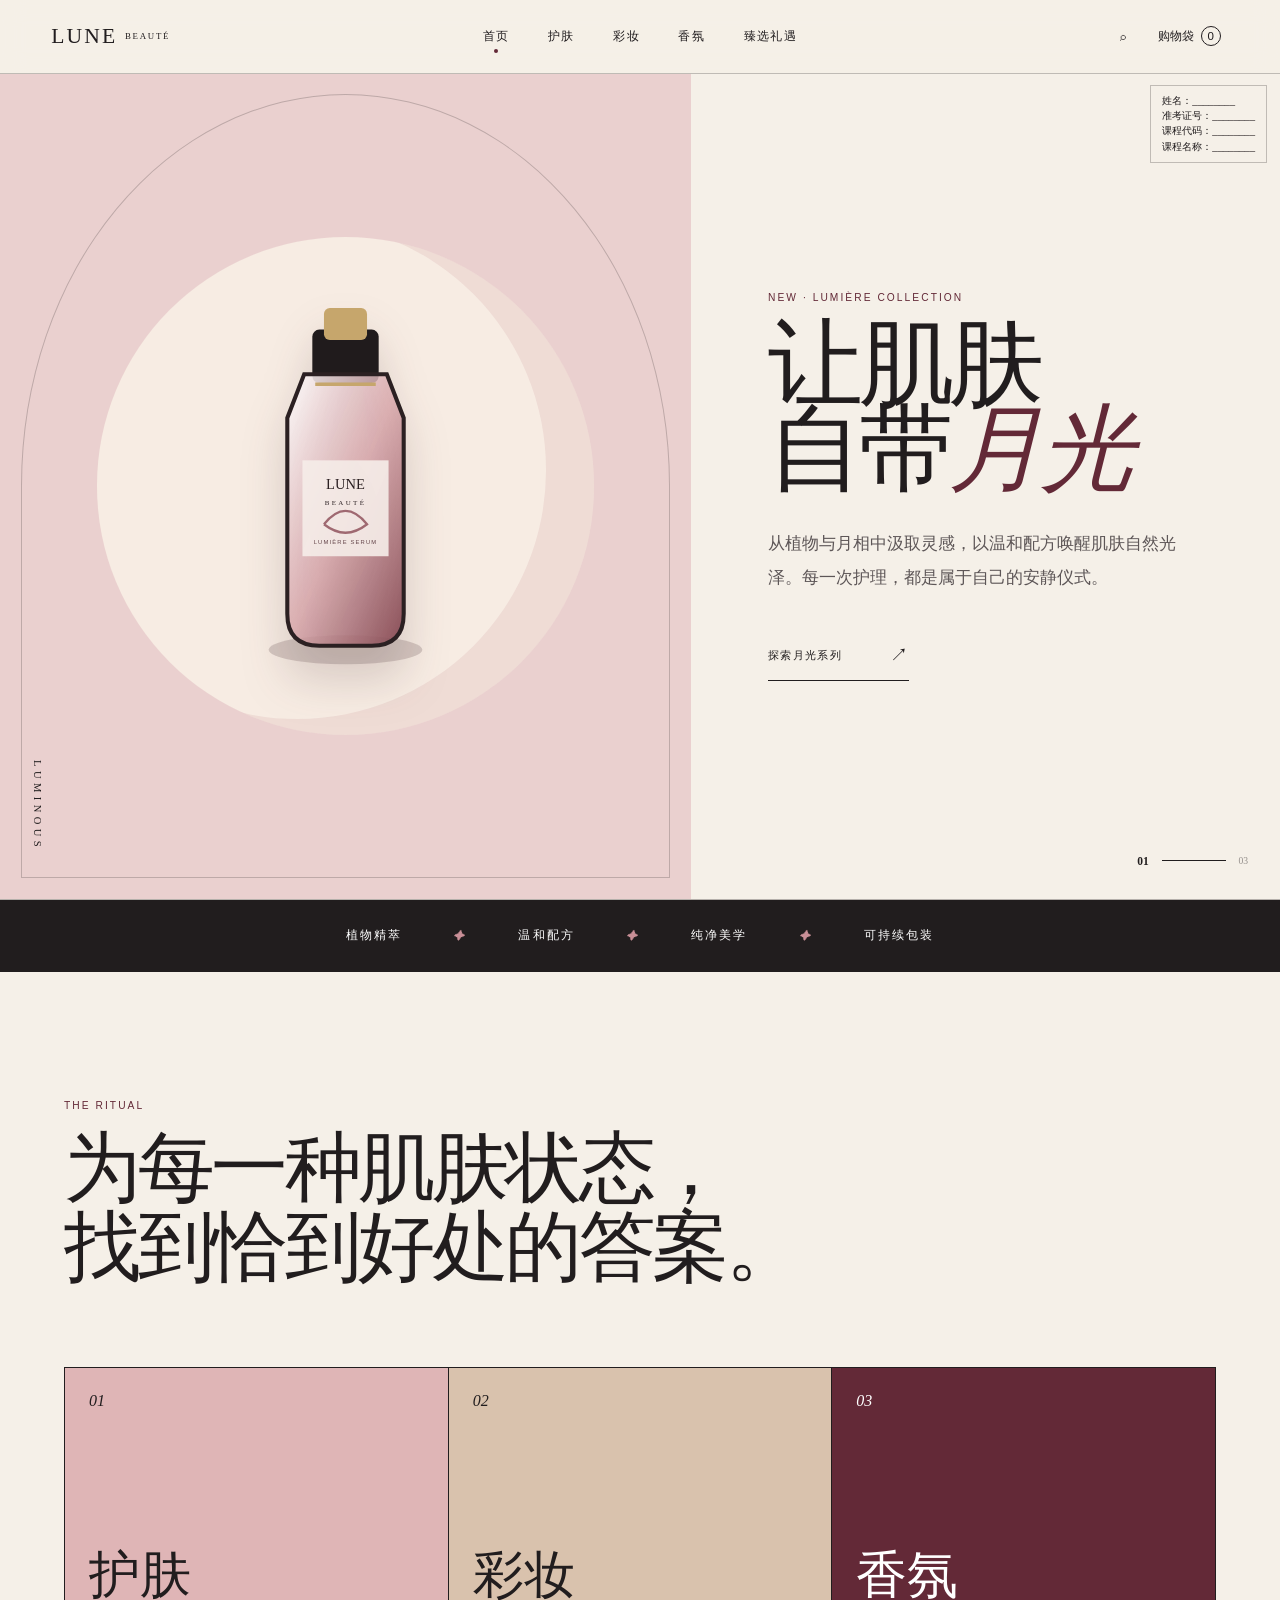
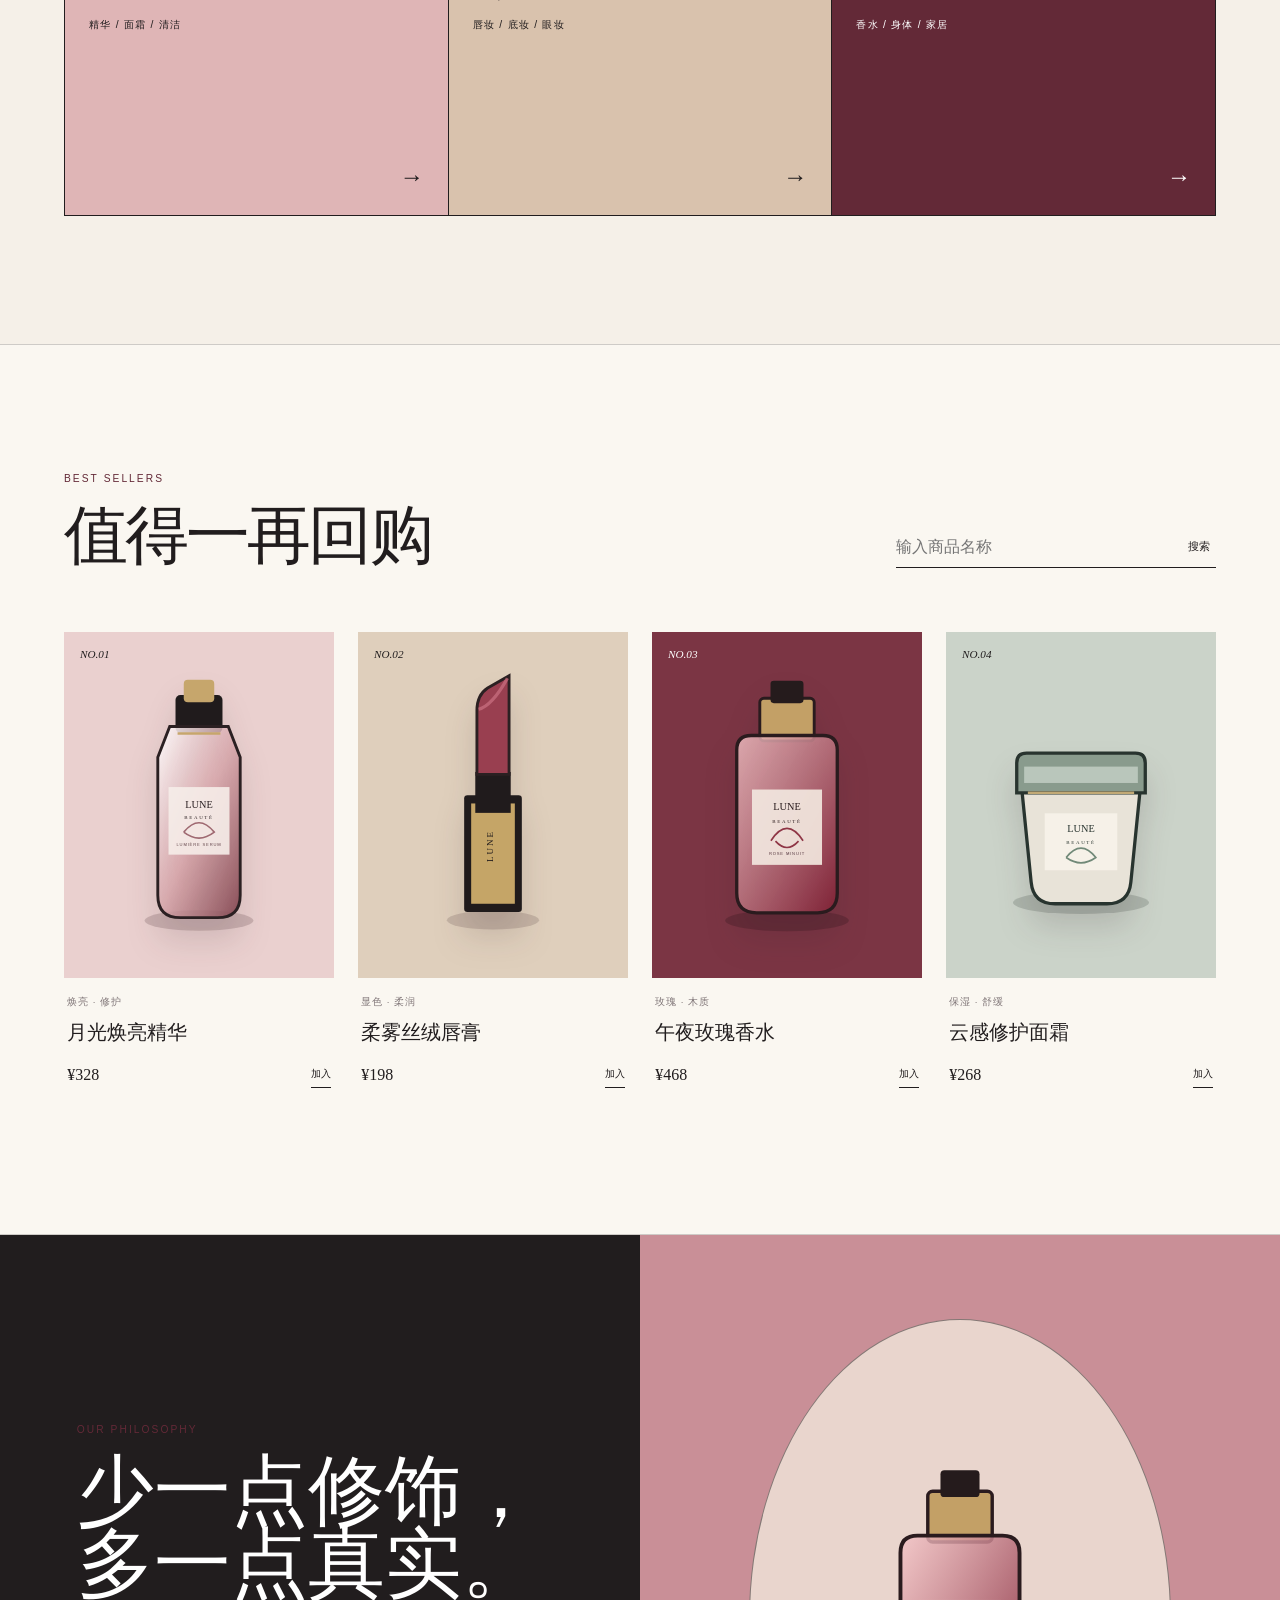
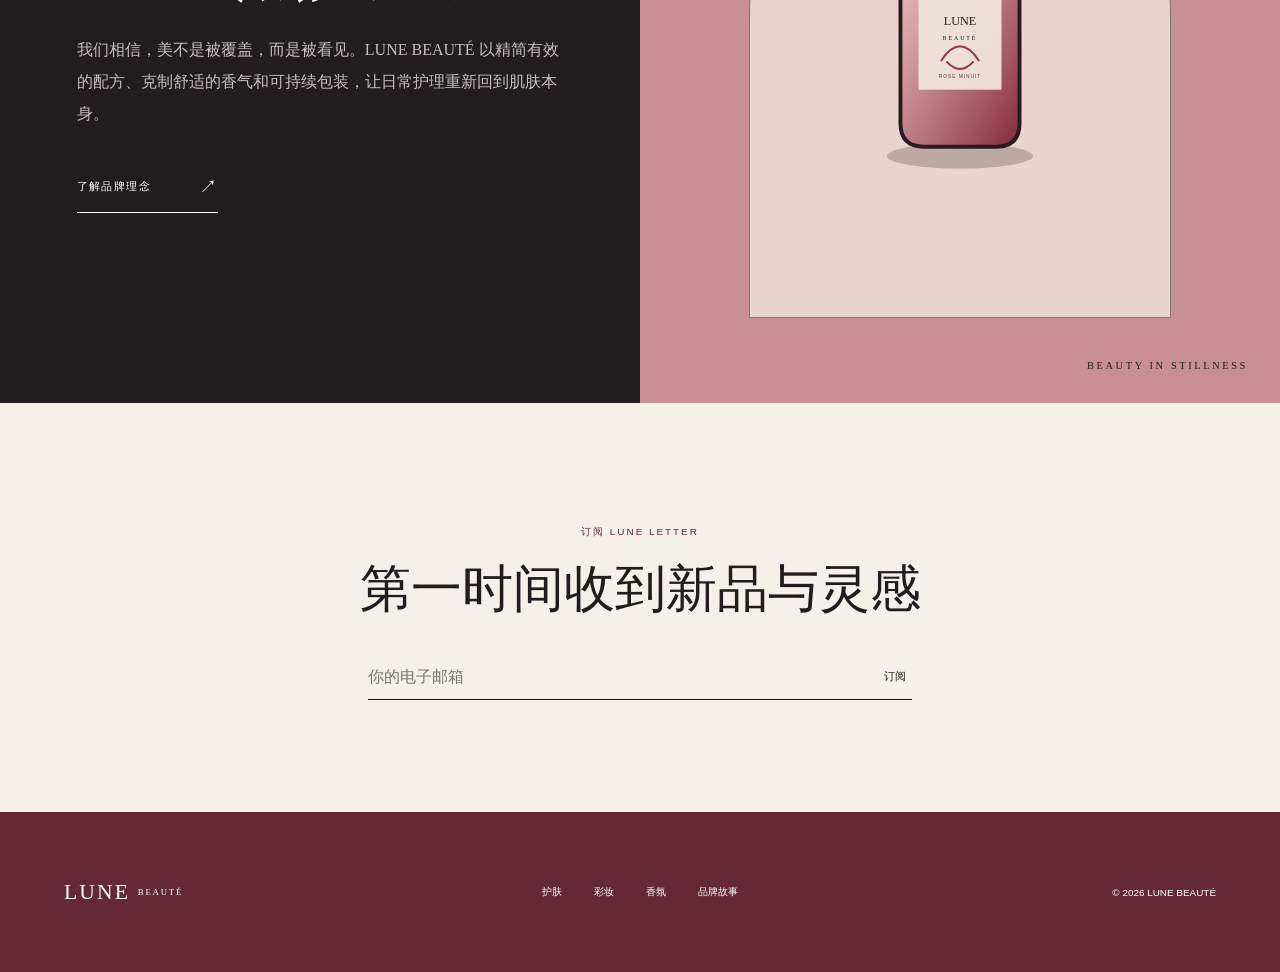
==== index.html @ d99774e4 "化妆" ====
<!doctype html>
<html lang="zh-CN">
  <head>
    <meta charset="UTF-8" />
    <meta name="viewport" content="width=device-width, initial-scale=1.0" />
    <meta name="description" content="LUNE BEAUTÉ 美妆商城首页" />
    <title>LUNE BEAUTÉ｜唤醒肌肤光泽</title>
    <link
      rel="icon"
      href="data:image/svg+xml,%3Csvg xmlns='http://www.w3.org/2000/svg' viewBox='0 0 64 64'%3E%3Crect width='64' height='64' fill='%23632937'/%3E%3Ctext x='32' y='42' text-anchor='middle' font-size='30' font-family='Georgia' fill='%23f5f0e8'%3EL%3C/text%3E%3C/svg%3E"
    />
    <link rel="stylesheet" href="css/style.css" />
    <script src="js/main.js" defer></script>
  </head>
  <body>
    <aside class="student-info" aria-label="作业信息">
      <span>姓名：________</span><span>准考证号：________</span
      ><span>课程代码：________</span><span>课程名称：________</span>
    </aside>

    <header class="site-header">
      <button class="menu-button" type="button" aria-label="打开菜单">
        <i></i><i></i>
      </button>
      <a class="logo" href="index.html">LUNE <em>BEAUTÉ</em></a>
      <nav class="main-nav" aria-label="主要导航">
        <a class="active" href="index.html">首页</a><a href="#skincare">护肤</a
        ><a href="#makeup">彩妆</a><a href="#fragrance">香氛</a
        ><a href="detail.html">臻选礼遇</a>
      </nav>
      <div class="header-actions">
        <button type="button" aria-label="搜索">⌕</button
        ><button class="bag-button" type="button" aria-label="购物袋">
          购物袋 <span class="bag-count">0</span>
        </button>
      </div>
    </header>

    <main>
      <section class="hero">
        <div class="hero-image">
          <div class="moon"></div>
          <img src="assets/images/serum.svg" alt="月光焕亮精华液" />
          <span class="vertical-word">LUMINOUS</span>
        </div>
        <div class="hero-copy">
          <p class="eyebrow">NEW · LUMIÈRE COLLECTION</p>
          <h1>让肌肤<br />自带<span>月光</span></h1>
          <p>
            从植物与月相中汲取灵感，以温和配方唤醒肌肤自然光泽。每一次护理，都是属于自己的安静仪式。
          </p>
          <a class="line-button" href="detail.html"
            >探索月光系列 <span>↗</span></a
          >
        </div>
        <div class="hero-index"><b>01</b><span></span><small>03</small></div>
      </section>

      <section class="promise-strip" aria-label="品牌特点">
        <span>植物精萃</span><i>✦</i><span>温和配方</span><i>✦</i
        ><span>纯净美学</span><i>✦</i><span>可持续包装</span>
      </section>

      <section id="skincare" class="category-section section-space">
        <div class="section-title">
          <p>THE RITUAL</p>
          <h2>为每一种肌肤状态，<br />找到恰到好处的答案。</h2>
        </div>
        <div class="category-grid">
          <a class="category-card rose" href="#products"
            ><span>01</span>
            <div>
              <h3>护肤</h3>
              <p>精华 / 面霜 / 清洁</p>
            </div>
            <b>→</b></a
          >
          <a id="makeup" class="category-card nude" href="#products"
            ><span>02</span>
            <div>
              <h3>彩妆</h3>
              <p>唇妆 / 底妆 / 眼妆</p>
            </div>
            <b>→</b></a
          >
          <a id="fragrance" class="category-card dark" href="#products"
            ><span>03</span>
            <div>
              <h3>香氛</h3>
              <p>香水 / 身体 / 家居</p>
            </div>
            <b>→</b></a
          >
        </div>
      </section>

      <section id="products" class="product-section section-space">
        <div class="product-top">
          <div class="section-title">
            <p>BEST SELLERS</p>
            <h2>值得一再回购</h2>
          </div>
          <form class="search-form" role="search">
            <label class="sr-only" for="beauty-search">搜索商品</label
            ><input
              id="beauty-search"
              type="search"
              placeholder="输入商品名称"
            /><button type="submit">搜索</button>
          </form>
        </div>
        <div class="product-grid">
          <article class="product-card" data-name="月光焕亮精华 精华液 护肤">
            <a class="product-visual blush" href="detail.html"
              ><span class="product-label">NO.01</span
              ><img src="assets/images/serum.svg" alt="月光焕亮精华液"
            /></a>
            <div class="product-info">
              <p>焕亮 · 修护</p>
              <h3><a href="detail.html">月光焕亮精华</a></h3>
              <div>
                <strong>¥328</strong
                ><button class="add-bag" type="button">加入</button>
              </div>
            </div>
          </article>
          <article class="product-card" data-name="柔雾丝绒唇膏 口红 彩妆">
            <a class="product-visual sand" href="detail.html"
              ><span class="product-label">NO.02</span
              ><img src="assets/images/lipstick.svg" alt="柔雾丝绒唇膏"
            /></a>
            <div class="product-info">
              <p>显色 · 柔润</p>
              <h3><a href="detail.html">柔雾丝绒唇膏</a></h3>
              <div>
                <strong>¥198</strong
                ><button class="add-bag" type="button">加入</button>
              </div>
            </div>
          </article>
          <article class="product-card" data-name="午夜玫瑰香水 香氛 玫瑰">
            <a class="product-visual wine" href="detail.html"
              ><span class="product-label light">NO.03</span
              ><img src="assets/images/perfume.svg" alt="午夜玫瑰香水"
            /></a>
            <div class="product-info">
              <p>玫瑰 · 木质</p>
              <h3><a href="detail.html">午夜玫瑰香水</a></h3>
              <div>
                <strong>¥468</strong
                ><button class="add-bag" type="button">加入</button>
              </div>
            </div>
          </article>
          <article class="product-card" data-name="云感修护面霜 护肤 保湿">
            <a class="product-visual sage" href="detail.html"
              ><span class="product-label">NO.04</span
              ><img src="assets/images/cream.svg" alt="云感修护面霜"
            /></a>
            <div class="product-info">
              <p>保湿 · 舒缓</p>
              <h3><a href="detail.html">云感修护面霜</a></h3>
              <div>
                <strong>¥268</strong
                ><button class="add-bag" type="button">加入</button>
              </div>
            </div>
          </article>
        </div>
        <p class="empty-state" hidden>暂时没有找到相关商品。</p>
      </section>

      <section class="story-section">
        <div class="story-copy">
          <p class="eyebrow">OUR PHILOSOPHY</p>
          <h2>少一点修饰，<br />多一点真实。</h2>
          <p>
            我们相信，美不是被覆盖，而是被看见。LUNE BEAUTÉ
            以精简有效的配方、克制舒适的香气和可持续包装，让日常护理重新回到肌肤本身。
          </p>
          <a class="line-button light" href="detail.html"
            >了解品牌理念 <span>↗</span></a
          >
        </div>
        <div class="story-art">
          <div class="arch">
            <img src="assets/images/perfume.svg" alt="品牌香氛产品" />
          </div>
          <span>BEAUTY IN STILLNESS</span>
        </div>
      </section>

      <section class="newsletter">
        <p>订阅 LUNE LETTER</p>
        <h2>第一时间收到新品与灵感</h2>
        <form>
          <label class="sr-only" for="email">电子邮箱</label
          ><input id="email" type="email" placeholder="你的电子邮箱" /><button
            type="submit"
          >
            订阅
          </button>
        </form>
      </section>
    </main>

    <footer class="site-footer">
      <a class="logo footer-logo" href="index.html">LUNE <em>BEAUTÉ</em></a>
      <nav>
        <a href="#skincare">护肤</a><a href="#makeup">彩妆</a
        ><a href="#fragrance">香氛</a><a href="detail.html">品牌故事</a>
      </nav>
      <p>© 2026 LUNE BEAUTÉ</p>
    </footer>
    <div class="toast" role="status" aria-live="polite">商品已加入购物袋</div>
  </body>
</html>
---- css/style.css ----
:root {
  --ink: #211d1e;
  --cream: #f5f0e8;
  --rose: #c98f97;
  --blush: #ead0cf;
  --wine: #632937;
  --sage: #9aa99a;
  --gold: #b69a62;
  --serif: Didot, "Bodoni MT", Georgia, "Songti SC", serif;
  --sans: "Gill Sans", "Microsoft YaHei", sans-serif;
}

* {
  box-sizing: border-box;
}
html {
  scroll-behavior: smooth;
}
body {
  margin: 0;
  color: var(--ink);
  background: var(--cream);
  font-family: var(--sans);
}
img {
  display: block;
  max-width: 100%;
}
a {
  color: inherit;
  text-decoration: none;
}
button,
input {
  color: inherit;
  font: inherit;
}
.sr-only {
  position: absolute;
  width: 1px;
  height: 1px;
  padding: 0;
  margin: -1px;
  overflow: hidden;
  clip: rect(0, 0, 0, 0);
  white-space: nowrap;
  border: 0;
}
.student-info {
  position: fixed;
  z-index: 100;
  top: 5.3rem;
  right: 0.8rem;
  display: grid;
  gap: 0.15rem;
  padding: 0.55rem 0.7rem;
  border: 1px solid rgba(33, 29, 30, 0.25);
  background: rgba(245, 240, 232, 0.94);
  font-size: 0.6rem;
  line-height: 1.35;
}
.site-header {
  position: sticky;
  z-index: 50;
  top: 0;
  height: 4.6rem;
  padding: 0 max(4vw, 1.2rem);
  display: grid;
  grid-template-columns: 1fr auto 1fr;
  align-items: center;
  gap: 2rem;
  color: var(--ink);
  background: rgba(245, 240, 232, 0.96);
  border-bottom: 1px solid rgba(33, 29, 30, 0.25);
  backdrop-filter: blur(12px);
}
.menu-button {
  display: none;
  width: 2rem;
  padding: 0;
  border: 0;
  background: transparent;
}
.menu-button i {
  display: block;
  width: 1.6rem;
  height: 1px;
  margin: 0.35rem 0;
  background: var(--ink);
}
.logo {
  justify-self: start;
  font: 500 1.35rem var(--serif);
  letter-spacing: 0.1em;
}
.logo em {
  font-size: 0.55rem;
  font-style: normal;
  letter-spacing: 0.2em;
  vertical-align: 0.25rem;
}
.main-nav {
  display: flex;
  gap: clamp(1.2rem, 3vw, 3.2rem);
  font-size: 0.72rem;
  letter-spacing: 0.12em;
}
.main-nav a {
  position: relative;
  padding: 1.8rem 0;
}
.main-nav a::after {
  content: "";
  position: absolute;
  left: 50%;
  bottom: 1.2rem;
  width: 4px;
  height: 4px;
  border-radius: 50%;
  background: var(--wine);
  opacity: 0;
  transform: translateX(-50%);
}
.main-nav a:hover::after,
.main-nav a.active::after {
  opacity: 1;
}
.header-actions {
  justify-self: end;
  display: flex;
  align-items: center;
  gap: 1rem;
}
.header-actions button {
  padding: 0.5rem;
  border: 0;
  background: transparent;
  font-size: 0.72rem;
  cursor: pointer;
}
.bag-count {
  display: inline-grid;
  place-items: center;
  min-width: 1.25rem;
  height: 1.25rem;
  margin-left: 0.25rem;
  border: 1px solid;
  border-radius: 50%;
}
.section-space {
  padding: 8rem max(5vw, 2rem);
}
.eyebrow,
.section-title > p {
  margin: 0 0 1.2rem;
  color: var(--wine);
  font-size: 0.64rem;
  letter-spacing: 0.2em;
}

.hero {
  position: relative;
  min-height: calc(100vh - 4.6rem);
  display: grid;
  grid-template-columns: 1.08fr 0.92fr;
  border-bottom: 1px solid rgba(33, 29, 30, 0.3);
}
.hero-image {
  position: relative;
  display: grid;
  place-items: center;
  min-height: 42rem;
  background: var(--blush);
  overflow: hidden;
}
.hero-image::after {
  content: "";
  position: absolute;
  inset: 1.3rem;
  border: 1px solid rgba(33, 29, 30, 0.22);
  border-radius: 52% 52% 0 0;
}
.hero-image img {
  position: relative;
  z-index: 2;
  width: min(42%, 22rem);
  height: 70%;
  object-fit: contain;
  filter: drop-shadow(0 28px 22px rgba(64, 34, 39, 0.2));
}
.moon {
  position: absolute;
  width: min(72%, 37rem);
  aspect-ratio: 1;
  border-radius: 50%;
  background: #f7ece3;
  box-shadow: inset -3rem -1rem 0 rgba(201, 143, 151, 0.18);
}
.vertical-word {
  position: absolute;
  z-index: 3;
  left: 2rem;
  bottom: 3rem;
  font: 500 0.66rem var(--serif);
  letter-spacing: 0.42em;
  writing-mode: vertical-rl;
}
.hero-copy {
  padding: 7rem max(6vw, 3rem);
  display: flex;
  flex-direction: column;
  justify-content: center;
}
.hero h1 {
  margin: 0;
  font: 400 clamp(4.4rem, 7.4vw, 8.5rem) / 0.9 var(--serif);
  letter-spacing: -0.045em;
}
.hero h1 span {
  color: var(--wine);
  font-style: italic;
}
.hero-copy > p:not(.eyebrow) {
  max-width: 35rem;
  margin: 2.2rem 0;
  color: #5d5657;
  font-family: var(--serif);
  font-size: 1.06rem;
  line-height: 2;
}
.line-button {
  width: fit-content;
  display: inline-flex;
  align-items: center;
  justify-content: space-between;
  gap: 3rem;
  padding: 0.8rem 0;
  border-bottom: 1px solid;
  font-size: 0.7rem;
  letter-spacing: 0.12em;
}
.line-button span {
  font-size: 1.1rem;
}
.hero-index {
  position: absolute;
  right: 2rem;
  bottom: 2rem;
  display: flex;
  align-items: center;
  gap: 0.8rem;
  font: 400 0.72rem var(--serif);
}
.hero-index span {
  width: 4rem;
  height: 1px;
  background: var(--ink);
}
.hero-index small {
  opacity: 0.45;
}
.promise-strip {
  min-height: 4.5rem;
  padding: 1rem max(5vw, 2rem);
  display: flex;
  justify-content: center;
  align-items: center;
  gap: clamp(1rem, 4vw, 4.5rem);
  color: white;
  background: var(--ink);
  font: 400 0.72rem var(--serif);
  letter-spacing: 0.18em;
}
.promise-strip i {
  color: var(--rose);
}

.section-title h2 {
  margin: 0;
  font: 400 clamp(3.3rem, 6vw, 7rem) / 1.02 var(--serif);
  letter-spacing: -0.045em;
}
.category-grid {
  display: grid;
  grid-template-columns: repeat(3, 1fr);
  margin-top: 5rem;
  border-top: 1px solid var(--ink);
  border-left: 1px solid var(--ink);
}
.category-card {
  min-height: 28rem;
  padding: 1.5rem;
  display: flex;
  flex-direction: column;
  justify-content: space-between;
  border-right: 1px solid var(--ink);
  border-bottom: 1px solid var(--ink);
  transition: transform 0.35s;
}
.category-card:hover {
  transform: translateY(-0.8rem);
}
.category-card > span {
  font: italic 1rem var(--serif);
}
.category-card h3 {
  margin: 0;
  font: 400 clamp(2.6rem, 4vw, 5rem) var(--serif);
}
.category-card p {
  margin: 0.5rem 0 0;
  font-size: 0.65rem;
  letter-spacing: 0.12em;
}
.category-card b {
  align-self: end;
  font-size: 1.5rem;
  font-weight: 400;
}
.category-card.rose {
  background: #dfb5b6;
}
.category-card.nude {
  background: #d9c2ad;
}
.category-card.dark {
  color: white;
  background: var(--wine);
}

.product-section {
  background: #faf7f1;
  border-top: 1px solid rgba(33, 29, 30, 0.2);
  border-bottom: 1px solid rgba(33, 29, 30, 0.2);
}
.product-top {
  display: flex;
  align-items: end;
  justify-content: space-between;
  gap: 3rem;
  margin-bottom: 4rem;
}
.product-top .section-title h2 {
  font-size: clamp(3rem, 5vw, 5.8rem);
}
.search-form {
  display: flex;
  min-width: 20rem;
  border-bottom: 1px solid var(--ink);
}
.search-form input {
  min-width: 0;
  flex: 1;
  padding: 0.7rem 0;
  border: 0;
  outline: 0;
  background: transparent;
  font-family: var(--serif);
}
.search-form button {
  border: 0;
  background: transparent;
  font-size: 0.68rem;
  cursor: pointer;
}
.product-grid {
  display: grid;
  grid-template-columns: repeat(4, 1fr);
  gap: 1.5rem;
}
.product-card[hidden] {
  display: none;
}
.product-card {
  min-width: 0;
}
.product-visual {
  position: relative;
  display: grid;
  place-items: center;
  aspect-ratio: 0.78;
  overflow: hidden;
}
.product-visual img {
  width: 76%;
  height: 84%;
  object-fit: contain;
  transition: transform 0.5s;
  filter: drop-shadow(0 20px 15px rgba(44, 29, 33, 0.15));
}
.product-visual:hover img {
  transform: translateY(-0.6rem) scale(1.03);
}
.product-visual.blush {
  background: #ead0cf;
}
.product-visual.sand {
  background: #dfcfbc;
}
.product-visual.wine {
  background: #7b3544;
}
.product-visual.sage {
  background: #cbd3c9;
}
.product-label {
  position: absolute;
  top: 1rem;
  left: 1rem;
  font: italic 0.7rem var(--serif);
}
.product-label.light {
  color: white;
}
.product-info {
  padding: 1.1rem 0.2rem;
}
.product-info > p {
  margin: 0 0 0.55rem;
  color: #817779;
  font-size: 0.61rem;
  letter-spacing: 0.1em;
}
.product-info h3 {
  margin: 0;
  font: 400 1.28rem var(--serif);
}
.product-info > div {
  display: flex;
  align-items: center;
  justify-content: space-between;
  margin-top: 1rem;
}
.product-info strong {
  font: 400 1rem var(--serif);
}
.product-info button {
  padding: 0.35rem 0;
  border: 0;
  border-bottom: 1px solid;
  background: transparent;
  font-size: 0.65rem;
  cursor: pointer;
}
.empty-state {
  padding: 3rem;
  text-align: center;
  border: 1px solid;
  font-family: var(--serif);
}

.story-section {
  display: grid;
  grid-template-columns: 1fr 1fr;
  min-height: 48rem;
  color: white;
  background: var(--ink);
}
.story-copy {
  padding: 8rem max(6vw, 3rem);
  display: flex;
  flex-direction: column;
  justify-content: center;
}
.story-copy h2 {
  margin: 0;
  font: 400 clamp(3.5rem, 6vw, 7rem) / 0.96 var(--serif);
}
.story-copy > p:not(.eyebrow) {
  max-width: 35rem;
  margin: 2rem 0;
  color: #c7bfc0;
  font-family: var(--serif);
  font-size: 1rem;
  line-height: 2;
}
.line-button.light {
  color: white;
}
.story-art {
  position: relative;
  display: grid;
  place-items: center;
  background: var(--rose);
  overflow: hidden;
}
.arch {
  width: 66%;
  height: 78%;
  display: grid;
  place-items: center;
  border: 1px solid rgba(33, 29, 30, 0.5);
  border-radius: 50% 50% 0 0;
  background: #e9d5cd;
}
.arch img {
  width: 58%;
  height: 76%;
  object-fit: contain;
}
.story-art > span {
  position: absolute;
  bottom: 2rem;
  right: 2rem;
  color: var(--ink);
  font: 0.65rem var(--serif);
  letter-spacing: 0.25em;
}
.newsletter {
  padding: 7rem max(5vw, 2rem);
  text-align: center;
}
.newsletter > p {
  color: var(--wine);
  font-size: 0.62rem;
  letter-spacing: 0.2em;
}
.newsletter h2 {
  margin: 1rem 0 2rem;
  font: 400 clamp(2.5rem, 4vw, 4.5rem) var(--serif);
}
.newsletter form {
  max-width: 34rem;
  margin: auto;
  display: flex;
  border-bottom: 1px solid;
}
.newsletter input {
  flex: 1;
  padding: 0.8rem 0;
  border: 0;
  outline: 0;
  background: transparent;
  font-family: var(--serif);
}
.newsletter button {
  border: 0;
  background: transparent;
  font-size: 0.68rem;
  cursor: pointer;
}
.site-footer {
  min-height: 10rem;
  padding: 2rem max(5vw, 2rem);
  display: grid;
  grid-template-columns: 1fr auto 1fr;
  align-items: center;
  gap: 2rem;
  color: white;
  background: var(--wine);
}
.site-footer nav {
  display: flex;
  gap: 2rem;
  font-size: 0.65rem;
}
.site-footer p {
  justify-self: end;
  font-size: 0.62rem;
}
.footer-logo {
  color: white;
}
.toast {
  position: fixed;
  z-index: 200;
  left: 50%;
  bottom: 2rem;
  padding: 0.8rem 1.3rem;
  color: white;
  background: var(--wine);
  font-size: 0.68rem;
  letter-spacing: 0.1em;
  transform: translate(-50%, 150%);
  opacity: 0;
  pointer-events: none;
  transition: transform 0.3s;
}
.toast.show {
  transform: translate(-50%, 0);
  opacity: 1;
}

.detail-page {
  padding: 2.5rem max(5vw, 2rem) 8rem;
}
.breadcrumb {
  display: flex;
  gap: 0.6rem;
  margin-bottom: 2.5rem;
  color: #756c6e;
  font-size: 0.65rem;
}
.breadcrumb b {
  color: var(--ink);
  font-weight: 400;
}
.detail-layout {
  display: grid;
  grid-template-columns: 1.08fr 0.92fr;
  gap: clamp(3rem, 8vw, 8rem);
}
.detail-visual {
  position: sticky;
  top: 7rem;
  align-self: start;
  min-height: 46rem;
  display: grid;
  place-items: center;
  background: var(--blush);
  overflow: hidden;
}
.detail-moon {
  position: absolute;
  width: 70%;
  aspect-ratio: 1;
  border-radius: 50%;
  background: #f5e9df;
}
.detail-visual img {
  position: relative;
  z-index: 2;
  width: 40%;
  max-height: 38rem;
  filter: drop-shadow(0 30px 20px rgba(62, 37, 41, 0.2));
}
.detail-number {
  position: absolute;
  z-index: 3;
  top: 1.5rem;
  left: 1.5rem;
  font: italic 0.72rem var(--serif);
}
.detail-visual > p {
  position: absolute;
  right: 1.5rem;
  bottom: 1.5rem;
  margin: 0;
  font: 0.7rem/1.5 var(--serif);
  letter-spacing: 0.25em;
  text-align: right;
}
.detail-content {
  padding-top: 2rem;
}
.detail-content h1 {
  margin: 0;
  font: 400 clamp(4rem, 7vw, 7.5rem) / 0.9 var(--serif);
  letter-spacing: -0.045em;
}
.english-name {
  margin: 1rem 0 2rem;
  color: #887c7e;
  font: italic 1rem var(--serif);
}
.review {
  display: flex;
  align-items: center;
  gap: 0.8rem;
  padding: 1rem 0;
  border-top: 1px solid rgba(33, 29, 30, 0.3);
  border-bottom: 1px solid rgba(33, 29, 30, 0.3);
}
.review span {
  color: var(--wine);
  letter-spacing: 0.1em;
}
.review small {
  color: #7e7476;
}
.detail-summary {
  margin: 2rem 0;
  font-family: var(--serif);
  font-size: 1.03rem;
  line-height: 2;
}
.detail-price {
  display: flex;
  align-items: end;
  gap: 1rem;
  margin-bottom: 2rem;
}
.detail-price strong {
  font: 400 2rem var(--serif);
}
.detail-price span {
  color: #817779;
  font-size: 0.7rem;
}
.size-options > p {
  margin: 0 0 0.7rem;
  font-size: 0.68rem;
}
.size-options button {
  padding: 0.65rem 0.9rem;
  margin: 0 0.45rem 0.45rem 0;
  border: 1px solid #bdb4b2;
  background: transparent;
  font-size: 0.68rem;
  cursor: pointer;
}
.size-options button.selected {
  color: white;
  background: var(--ink);
  border-color: var(--ink);
}
.purchase {
  display: grid;
  grid-template-columns: 8rem 1fr;
  gap: 0.8rem;
  margin: 2rem 0;
}
.quantity {
  display: grid;
  grid-template-columns: 1fr 2rem 1fr;
  border: 1px solid;
}
.quantity button,
.quantity input {
  min-width: 0;
  border: 0;
  text-align: center;
  background: transparent;
}
.quantity input {
  width: 100%;
  appearance: textfield;
}
.purchase-button {
  min-height: 3.5rem;
  border: 1px solid var(--ink);
  color: white;
  background: var(--wine);
  letter-spacing: 0.12em;
  cursor: pointer;
}
.accordions details {
  border-top: 1px solid rgba(33, 29, 30, 0.35);
}
.accordions details:last-child {
  border-bottom: 1px solid rgba(33, 29, 30, 0.35);
}
.accordions summary {
  padding: 1.2rem 0;
  display: flex;
  justify-content: space-between;
  cursor: pointer;
  font-size: 0.75rem;
  list-style: none;
}
.accordions details p {
  margin: 0 0 1.4rem;
  color: #665e60;
  font-family: var(--serif);
  line-height: 1.8;
}
.ingredient-section {
  margin-top: 8rem;
  padding: 6rem;
  color: white;
  background: var(--wine);
}
.ingredient-section h2 {
  margin: 0;
  font: 400 clamp(3.5rem, 6vw, 7rem) var(--serif);
}
.ingredient-section .eyebrow {
  color: #e0b9bd;
}
.ingredient-grid {
  display: grid;
  grid-template-columns: repeat(3, 1fr);
  margin-top: 4rem;
  border-top: 1px solid rgba(255, 255, 255, 0.4);
}
.ingredient-grid article {
  min-height: 15rem;
  padding: 1.5rem;
  border-right: 1px solid rgba(255, 255, 255, 0.4);
}
.ingredient-grid article:last-child {
  border: 0;
}
.ingredient-grid span {
  font: italic 0.8rem var(--serif);
}
.ingredient-grid h3 {
  margin: 3rem 0 1rem;
  font: 400 1.8rem var(--serif);
}
.ingredient-grid p {
  color: #ddc7ca;
  font-family: var(--serif);
  line-height: 1.8;
}

@media (max-width: 950px) {
  .site-header {
    grid-template-columns: auto 1fr auto;
  }
  .menu-button {
    display: block;
  }
  .logo {
    justify-self: center;
  }
  .main-nav {
    display: none;
  }
  .hero,
  .detail-layout,
  .story-section {
    grid-template-columns: 1fr;
  }
  .hero-copy {
    padding: 6rem 2rem;
  }
  .hero-image {
    min-height: 40rem;
  }
  .product-grid {
    grid-template-columns: repeat(2, 1fr);
  }
  .detail-visual {
    position: relative;
    top: 0;
    min-height: 40rem;
  }
  .ingredient-section {
    padding: 5rem 2rem;
  }
}

@media (max-width: 600px) {
  .student-info {
    position: absolute;
    top: 5rem;
    font-size: 0.53rem;
  }
  .section-space {
    padding: 6rem 1.2rem;
  }
  .header-actions > button:first-child {
    display: none;
  }
  .bag-button {
    font-size: 0 !important;
  }
  .bag-count {
    font-size: 0.7rem;
  }
  .hero-image {
    min-height: 34rem;
    padding-top: 5rem;
  }
  .hero-image img {
    width: 50%;
  }
  .hero h1 {
    font-size: 4rem;
  }
  .promise-strip {
    flex-wrap: wrap;
    gap: 0.8rem 1.4rem;
  }
  .category-grid,
  .product-grid {
    grid-template-columns: 1fr;
  }
  .category-card {
    min-height: 19rem;
  }
  .product-top {
    display: block;
  }
  .search-form {
    min-width: 0;
    margin-top: 2rem;
  }
  .story-art {
    min-height: 38rem;
  }
  .site-footer {
    grid-template-columns: 1fr;
  }
  .site-footer nav {
    flex-wrap: wrap;
  }
  .site-footer p {
    justify-self: start;
  }
  .detail-page {
    padding: 7rem 1.2rem 4rem;
  }
  .detail-content h1 {
    font-size: 4rem;
  }
  .purchase {
    grid-template-columns: 1fr;
  }
  .ingredient-section {
    padding: 4rem 1.2rem;
  }
  .ingredient-grid {
    grid-template-columns: 1fr;
  }
  .ingredient-grid article {
    border-right: 0;
    border-bottom: 1px solid rgba(255, 255, 255, 0.4);
  }
}
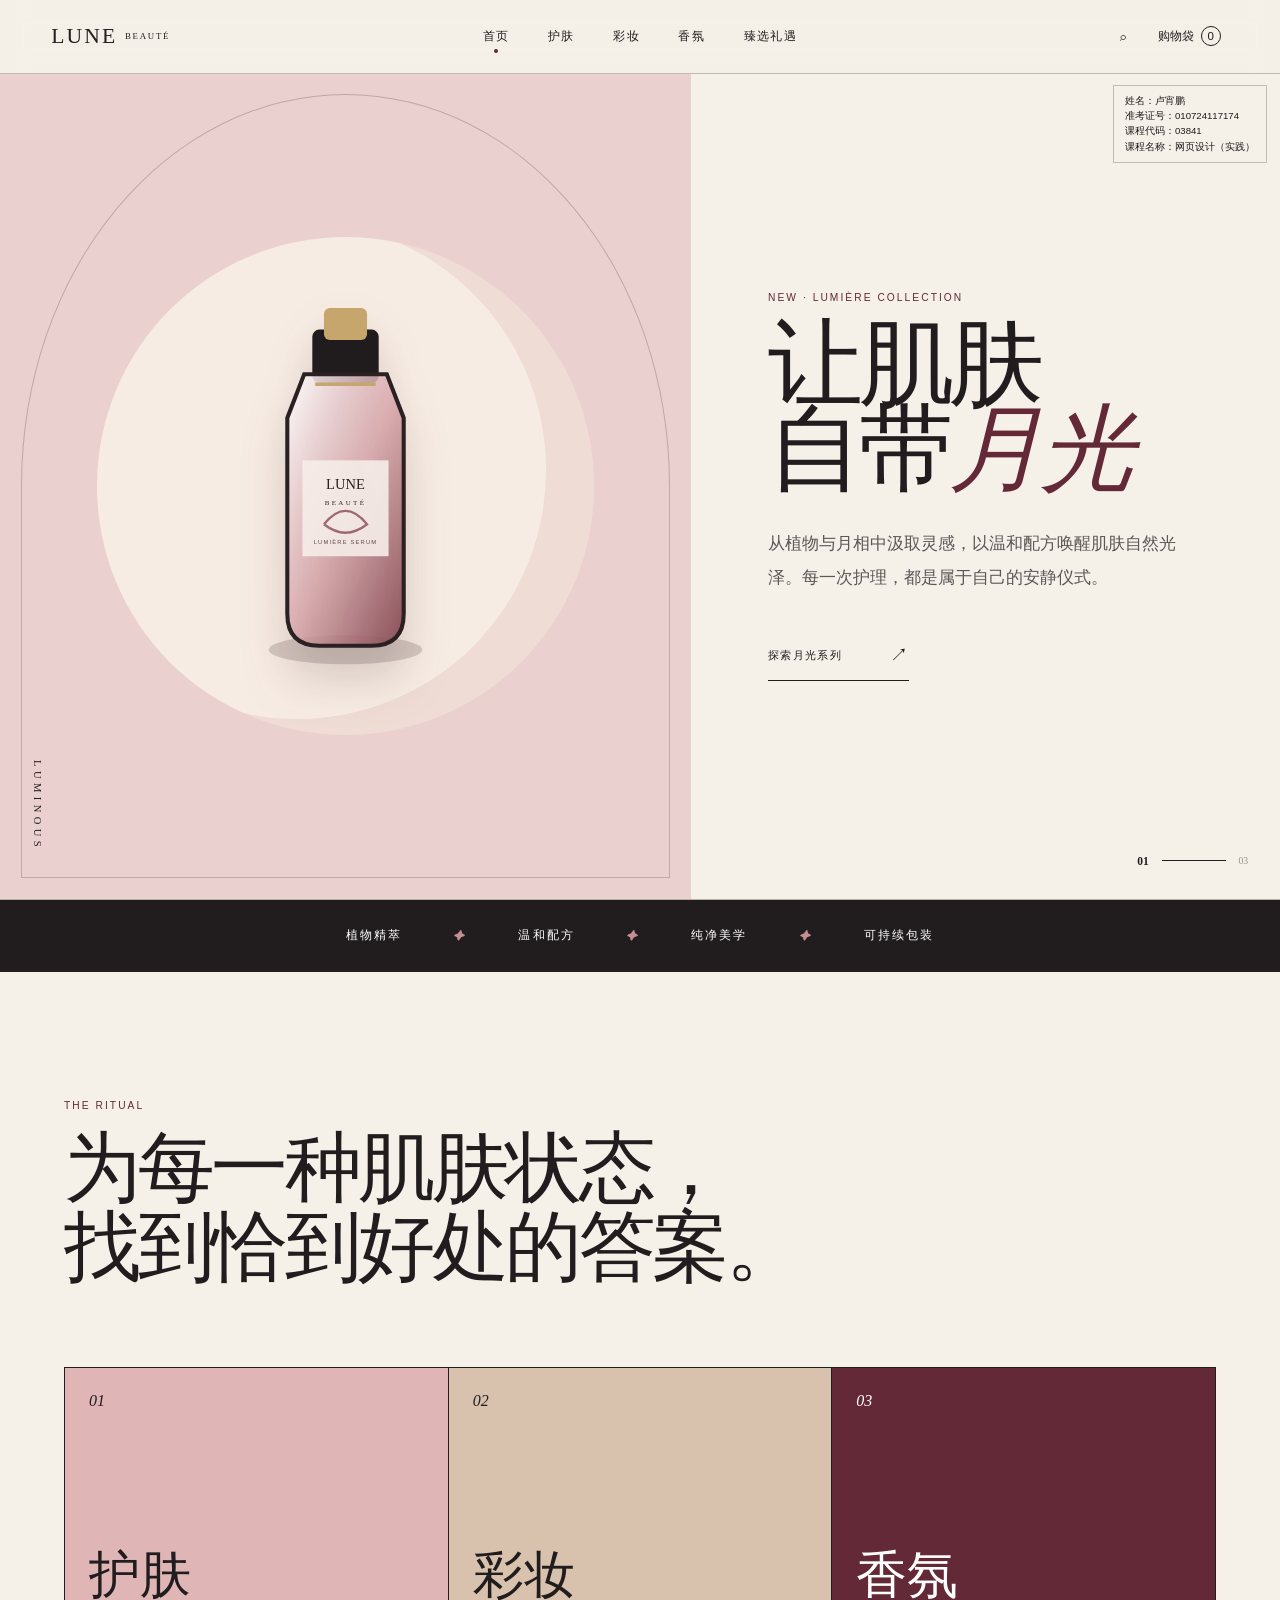
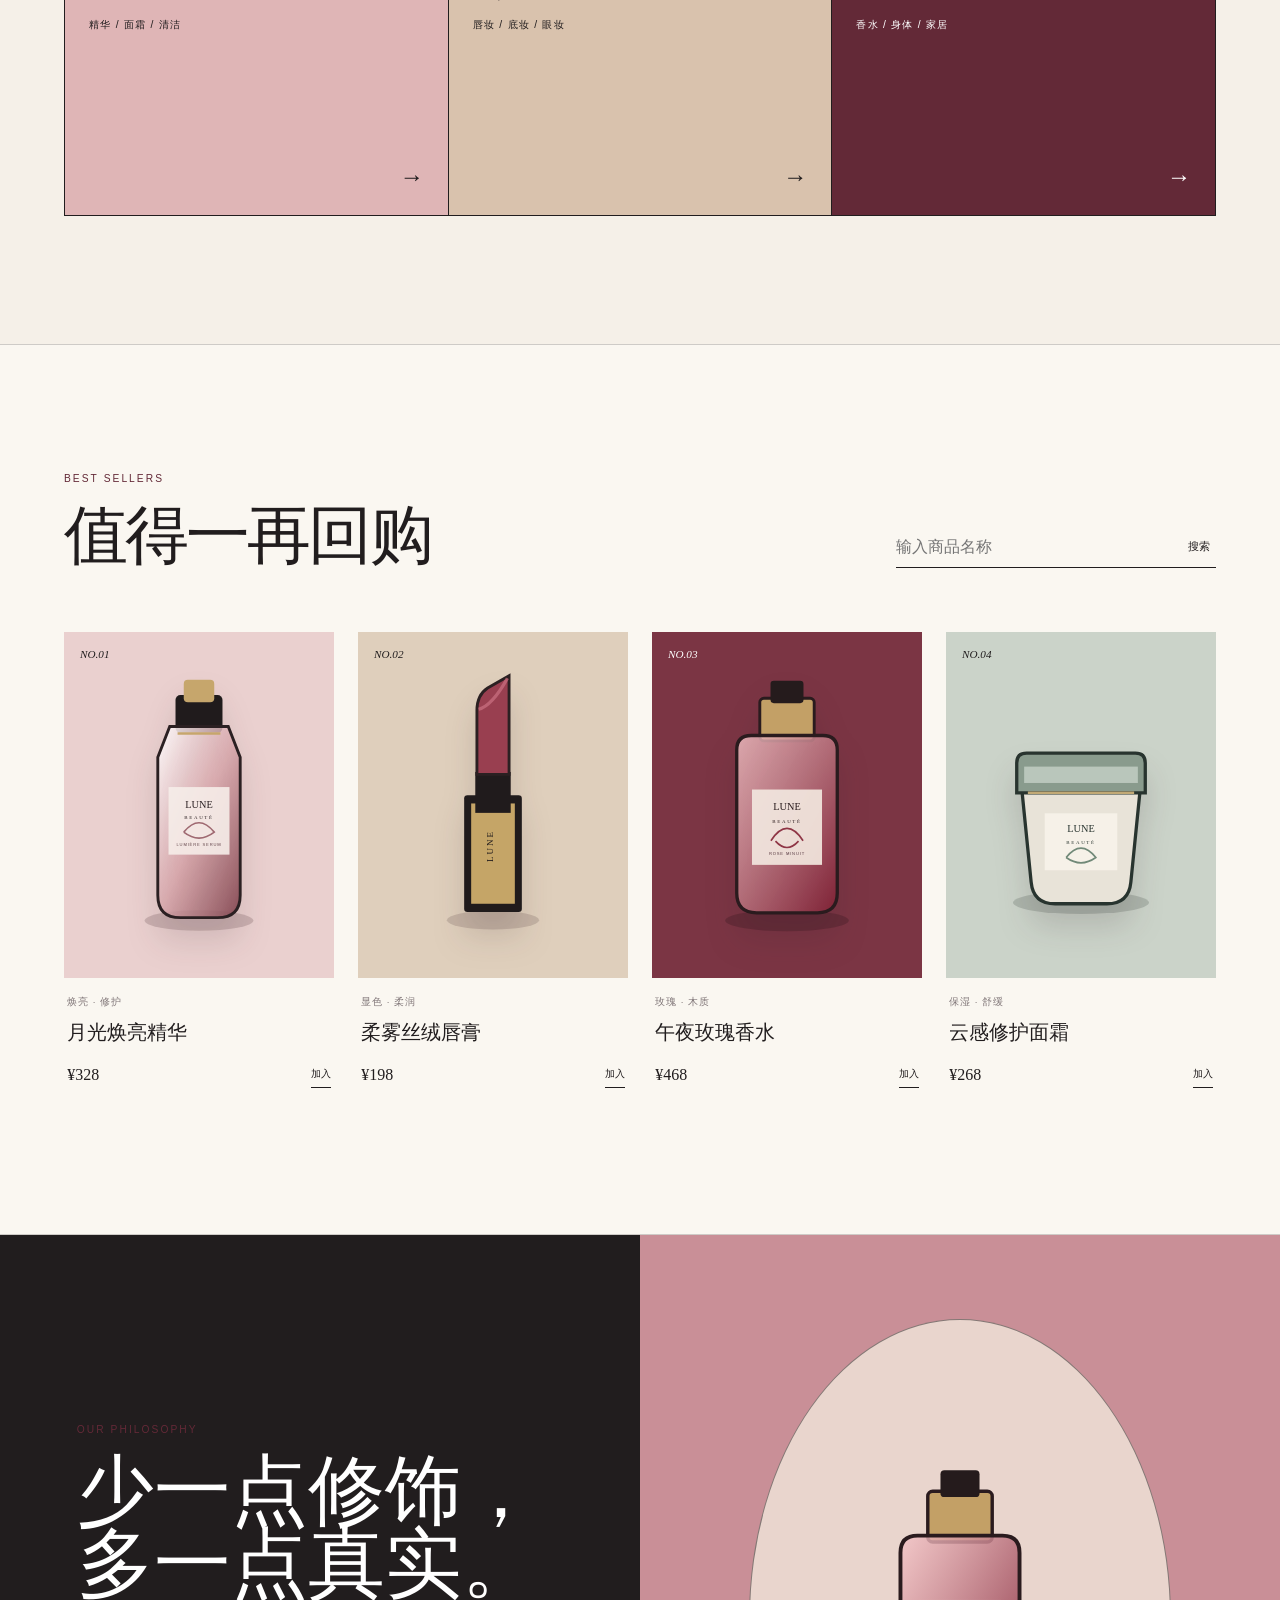
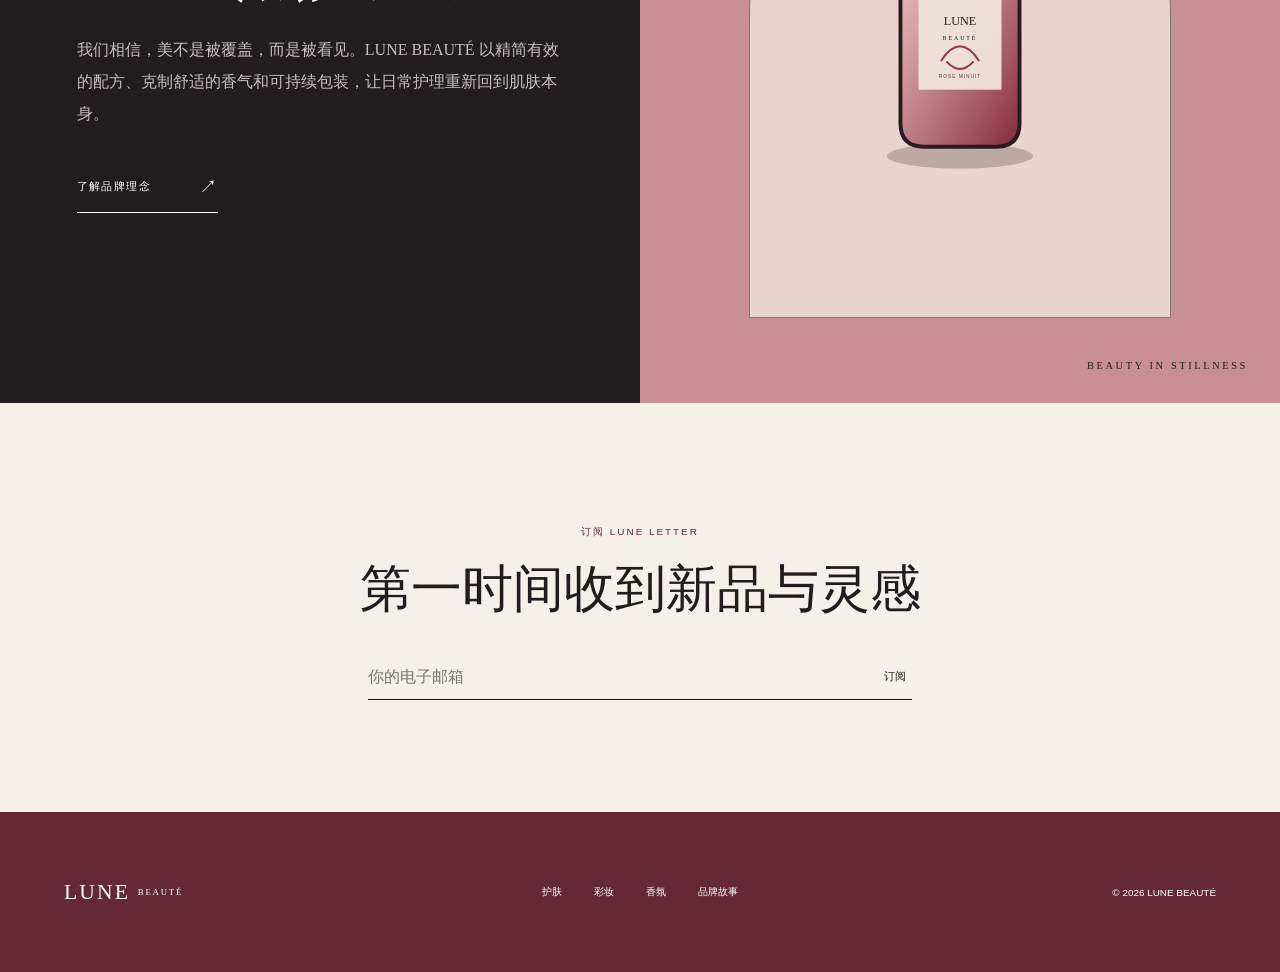
==== commit 86fb3793: "1" ====
--- a/index.html
+++ b/index.html
@@ -14,8 +14,8 @@
   </head>
   <body>
     <aside class="student-info" aria-label="作业信息">
-      <span>姓名：________</span><span>准考证号：________</span
-      ><span>课程代码：________</span><span>课程名称：________</span>
+      <span>姓名：卢宵鹏</span><span>准考证号：010724117174</span
+      ><span>课程代码：03841</span><span>课程名称：网页设计（实践）</span>
     </aside>
 
     <header class="site-header">
